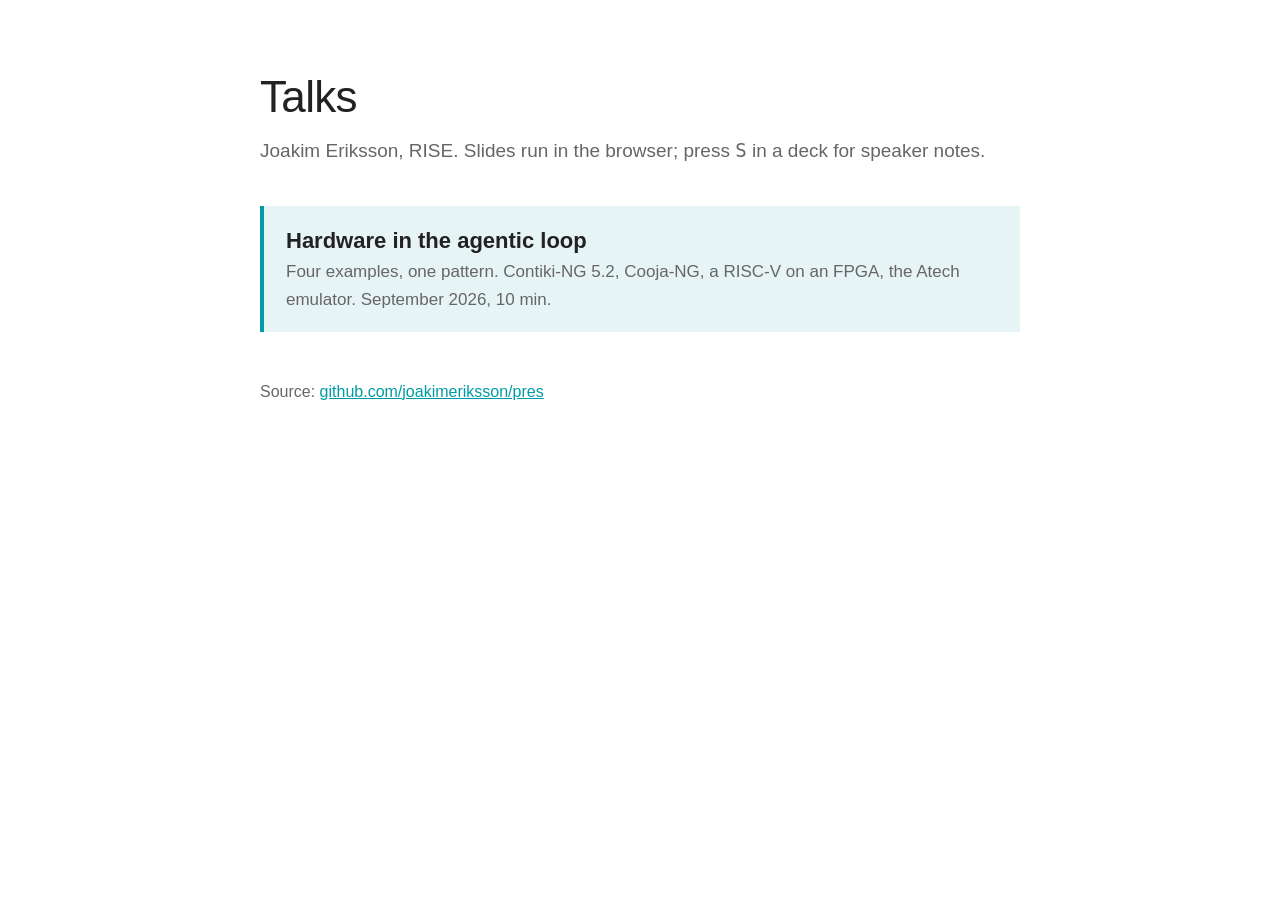
==== index.html @ 0a5c716e "Index page listing the decks" ====
<!doctype html>
<html lang="en">
<head>
<meta charset="utf-8">
<title>Talks — Joakim Eriksson</title>
<meta name="viewport" content="width=device-width, initial-scale=1">
<style>
  :root{--ink:#222;--grey:#666;--teal:#009BA5;--tint:#E6F4F5}
  body{margin:0;padding:64px 24px;font:19px/1.5 "Helvetica Neue",Helvetica,Arial,sans-serif;color:var(--ink);background:#fff}
  main{max-width:760px;margin:0 auto}
  h1{font-size:44px;font-weight:400;letter-spacing:-.015em;margin:0 0 6px}
  .sub{color:var(--grey);margin:0 0 40px}
  ul{list-style:none;padding:0;margin:0}
  li{margin:0 0 18px}
  li a{display:block;padding:18px 22px;background:var(--tint);color:var(--ink);text-decoration:none;border-left:4px solid var(--teal)}
  li a:hover{background:#d5eef0}
  li a strong{display:block;font-size:22px}
  li a span{color:var(--grey);font-size:17px}
  footer{margin-top:48px;color:var(--grey);font-size:16px}
  footer a{color:var(--teal)}
</style>
</head>
<body>
<main>
  <h1>Talks</h1>
  <p class="sub">Joakim Eriksson, RISE. Slides run in the browser; press <code>S</code> in a deck for speaker notes.</p>
  <ul>
    <li><a href="agentic-hw/"><strong>Hardware in the agentic loop</strong><span>Four examples, one pattern. Contiki-NG 5.2, Cooja-NG, a RISC-V on an FPGA, the Atech emulator. September 2026, 10 min.</span></a></li>
  </ul>
  <footer>Source: <a href="https://github.com/joakimeriksson/pres">github.com/joakimeriksson/pres</a></footer>
</main>
</body>
</html>
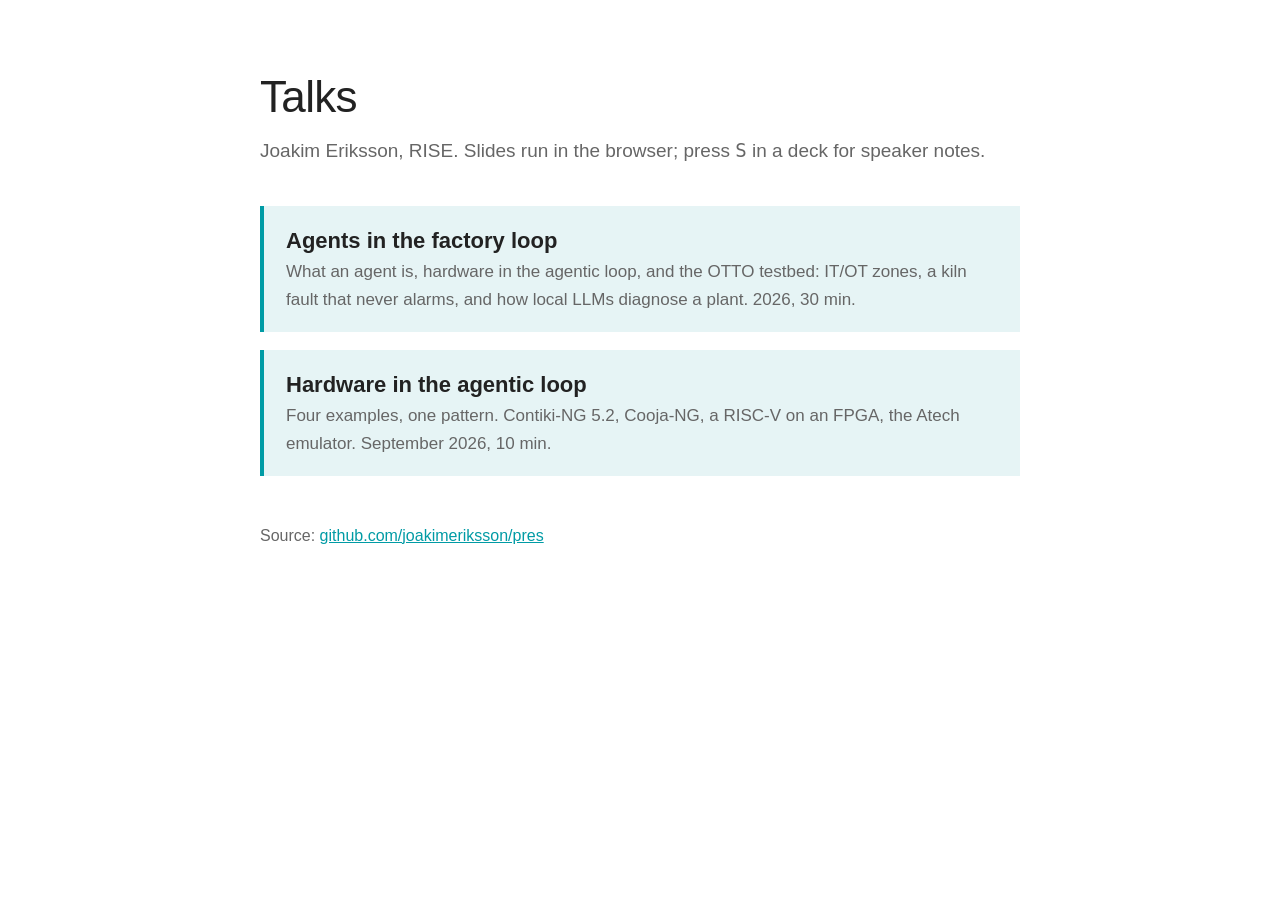
==== commit 5545915b: "Agents in the factory loop: reveal.js deck for OTTO (agents, hardware in the loop, the testbed)" ====
--- a/index.html
+++ b/index.html
@@ -25,6 +25,7 @@
   <h1>Talks</h1>
   <p class="sub">Joakim Eriksson, RISE. Slides run in the browser; press <code>S</code> in a deck for speaker notes.</p>
   <ul>
+    <li><a href="agents-in-the-factory/"><strong>Agents in the factory loop</strong><span>What an agent is, hardware in the agentic loop, and the OTTO testbed: IT/OT zones, a kiln fault that never alarms, and how local LLMs diagnose a plant. 2026, 30 min.</span></a></li>
     <li><a href="agentic-hw/"><strong>Hardware in the agentic loop</strong><span>Four examples, one pattern. Contiki-NG 5.2, Cooja-NG, a RISC-V on an FPGA, the Atech emulator. September 2026, 10 min.</span></a></li>
   </ul>
   <footer>Source: <a href="https://github.com/joakimeriksson/pres">github.com/joakimeriksson/pres</a></footer>
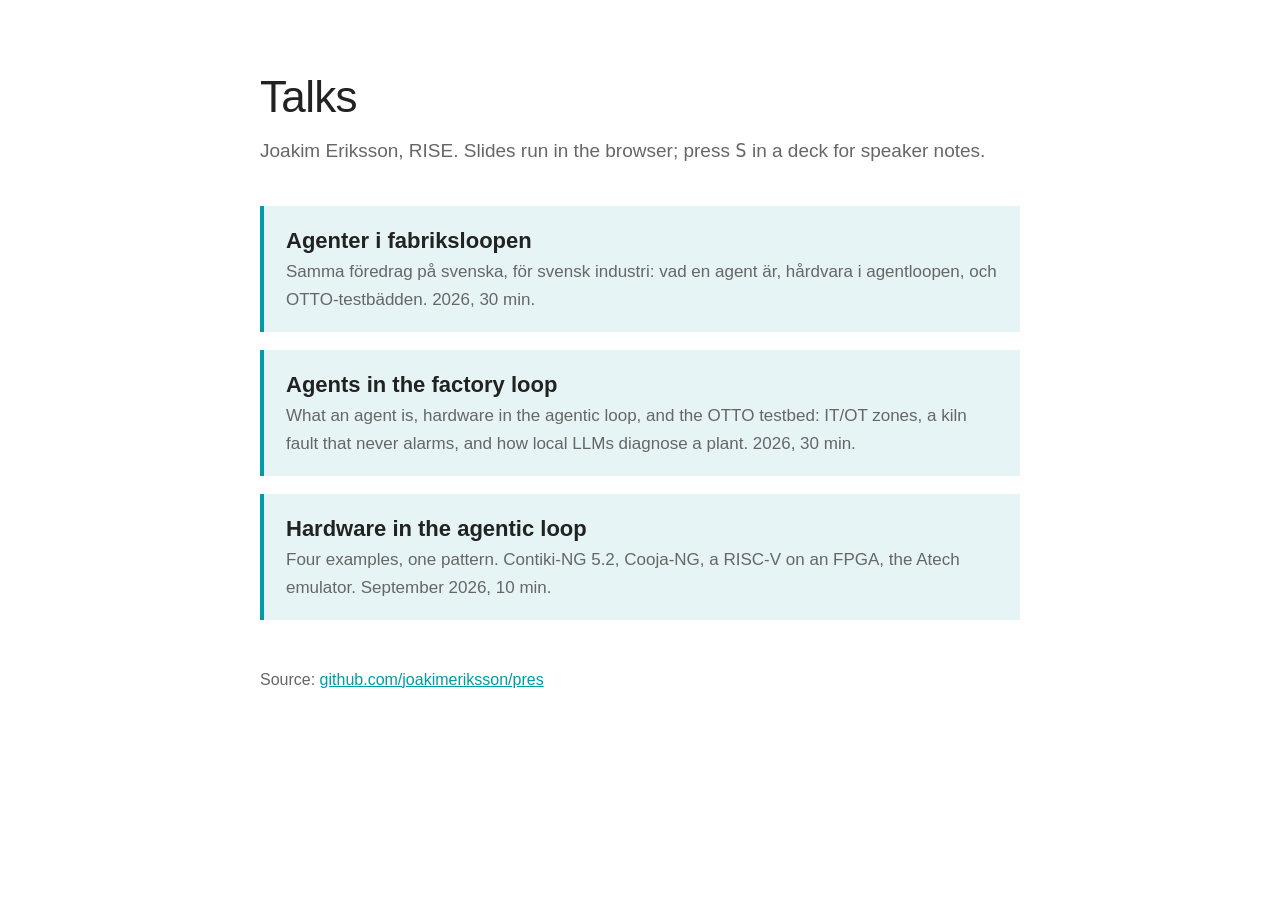
==== commit 7948f147: "Agenter i fabriksloopen: Swedish version of the factory deck; shared deck.css and deck.js" ====
--- a/index.html
+++ b/index.html
@@ -25,6 +25,7 @@
   <h1>Talks</h1>
   <p class="sub">Joakim Eriksson, RISE. Slides run in the browser; press <code>S</code> in a deck for speaker notes.</p>
   <ul>
+    <li><a href="agents-in-the-factory/sv.html"><strong>Agenter i fabriksloopen</strong><span>Samma föredrag på svenska, för svensk industri: vad en agent är, hårdvara i agentloopen, och OTTO-testbädden. 2026, 30 min.</span></a></li>
     <li><a href="agents-in-the-factory/"><strong>Agents in the factory loop</strong><span>What an agent is, hardware in the agentic loop, and the OTTO testbed: IT/OT zones, a kiln fault that never alarms, and how local LLMs diagnose a plant. 2026, 30 min.</span></a></li>
     <li><a href="agentic-hw/"><strong>Hardware in the agentic loop</strong><span>Four examples, one pattern. Contiki-NG 5.2, Cooja-NG, a RISC-V on an FPGA, the Atech emulator. September 2026, 10 min.</span></a></li>
   </ul>
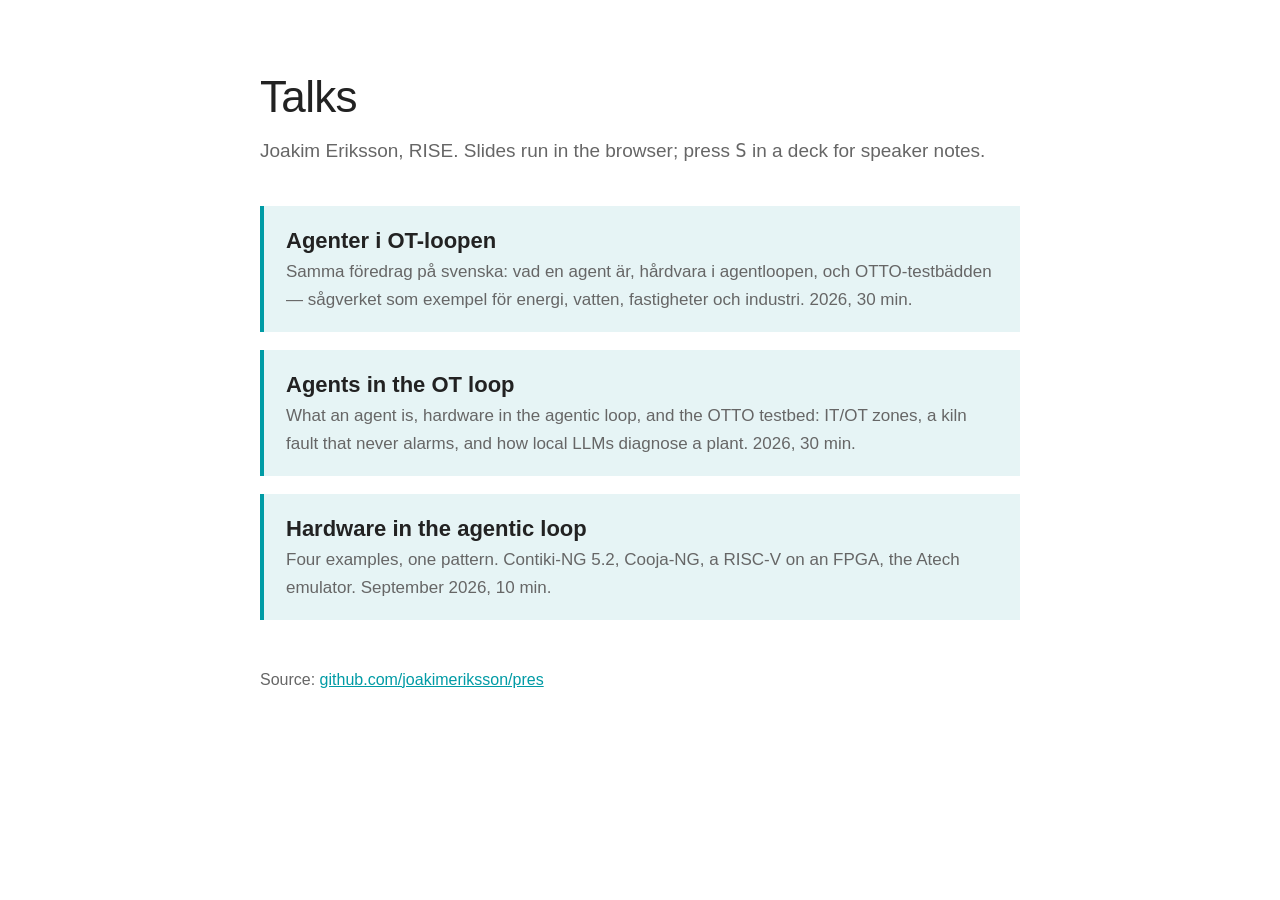
==== commit 4b85d321: "Agents in the OT loop: 'plant' instead of 'factory', counterparts in heating, water, grids and build" ====
--- a/index.html
+++ b/index.html
@@ -25,8 +25,8 @@
   <h1>Talks</h1>
   <p class="sub">Joakim Eriksson, RISE. Slides run in the browser; press <code>S</code> in a deck for speaker notes.</p>
   <ul>
-    <li><a href="agents-in-the-factory/sv.html"><strong>Agenter i fabriksloopen</strong><span>Samma föredrag på svenska, för svensk industri: vad en agent är, hårdvara i agentloopen, och OTTO-testbädden. 2026, 30 min.</span></a></li>
-    <li><a href="agents-in-the-factory/"><strong>Agents in the factory loop</strong><span>What an agent is, hardware in the agentic loop, and the OTTO testbed: IT/OT zones, a kiln fault that never alarms, and how local LLMs diagnose a plant. 2026, 30 min.</span></a></li>
+    <li><a href="agents-in-the-factory/sv.html"><strong>Agenter i OT-loopen</strong><span>Samma föredrag på svenska: vad en agent är, hårdvara i agentloopen, och OTTO-testbädden — sågverket som exempel för energi, vatten, fastigheter och industri. 2026, 30 min.</span></a></li>
+    <li><a href="agents-in-the-factory/"><strong>Agents in the OT loop</strong><span>What an agent is, hardware in the agentic loop, and the OTTO testbed: IT/OT zones, a kiln fault that never alarms, and how local LLMs diagnose a plant. 2026, 30 min.</span></a></li>
     <li><a href="agentic-hw/"><strong>Hardware in the agentic loop</strong><span>Four examples, one pattern. Contiki-NG 5.2, Cooja-NG, a RISC-V on an FPGA, the Atech emulator. September 2026, 10 min.</span></a></li>
   </ul>
   <footer>Source: <a href="https://github.com/joakimeriksson/pres">github.com/joakimeriksson/pres</a></footer>
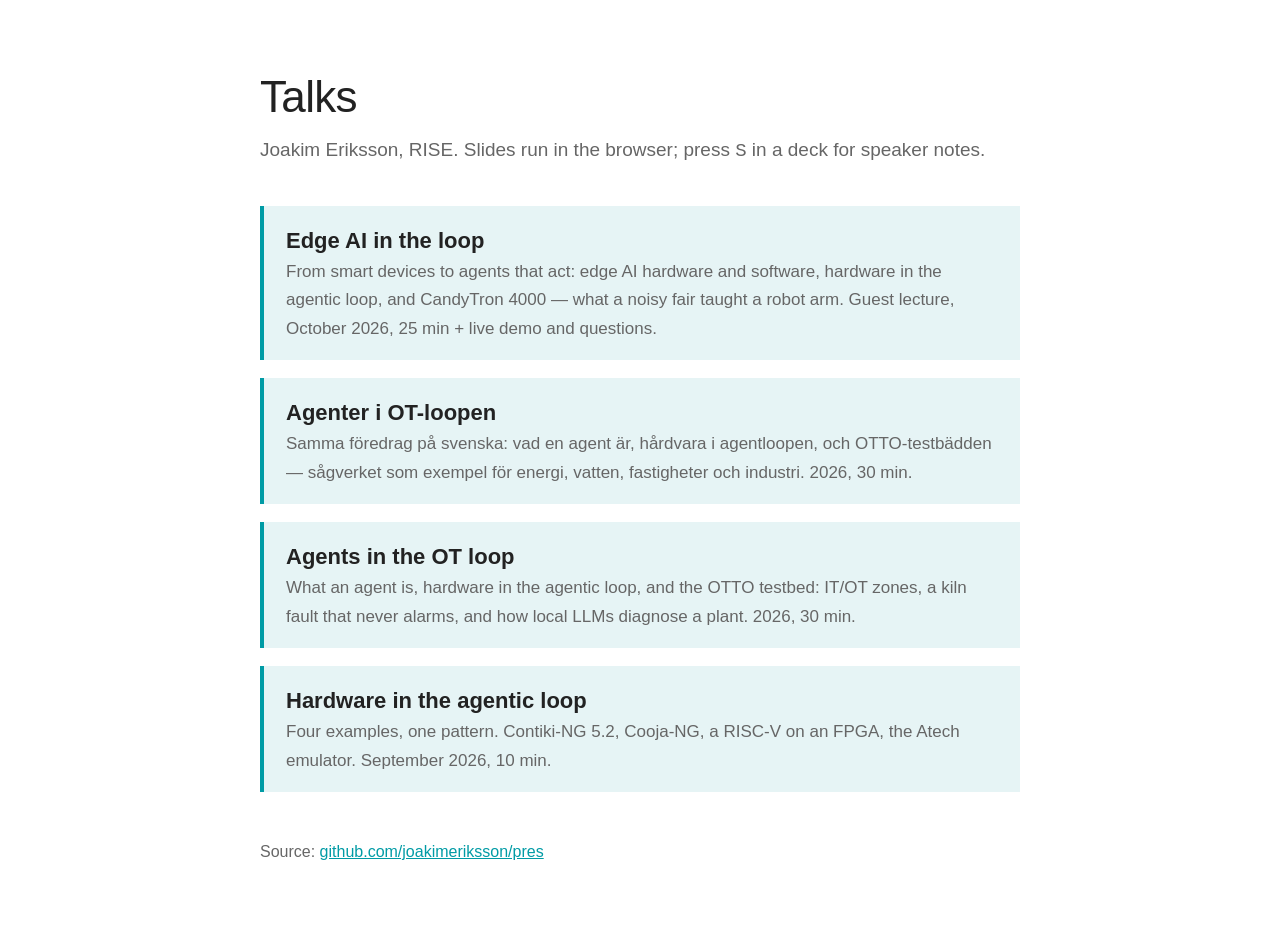
==== commit 8f96501c: "Edge AI in the loop: guest lecture deck — the 2025 Edge AI lecture, hardware in the agentic loop, an" ====
--- a/index.html
+++ b/index.html
@@ -25,6 +25,7 @@
   <h1>Talks</h1>
   <p class="sub">Joakim Eriksson, RISE. Slides run in the browser; press <code>S</code> in a deck for speaker notes.</p>
   <ul>
+    <li><a href="edge-ai-in-the-loop/"><strong>Edge AI in the loop</strong><span>From smart devices to agents that act: edge AI hardware and software, hardware in the agentic loop, and CandyTron 4000 — what a noisy fair taught a robot arm. Guest lecture, October 2026, 25 min + live demo and questions.</span></a></li>
     <li><a href="agents-in-the-factory/sv.html"><strong>Agenter i OT-loopen</strong><span>Samma föredrag på svenska: vad en agent är, hårdvara i agentloopen, och OTTO-testbädden — sågverket som exempel för energi, vatten, fastigheter och industri. 2026, 30 min.</span></a></li>
     <li><a href="agents-in-the-factory/"><strong>Agents in the OT loop</strong><span>What an agent is, hardware in the agentic loop, and the OTTO testbed: IT/OT zones, a kiln fault that never alarms, and how local LLMs diagnose a plant. 2026, 30 min.</span></a></li>
     <li><a href="agentic-hw/"><strong>Hardware in the agentic loop</strong><span>Four examples, one pattern. Contiki-NG 5.2, Cooja-NG, a RISC-V on an FPGA, the Atech emulator. September 2026, 10 min.</span></a></li>
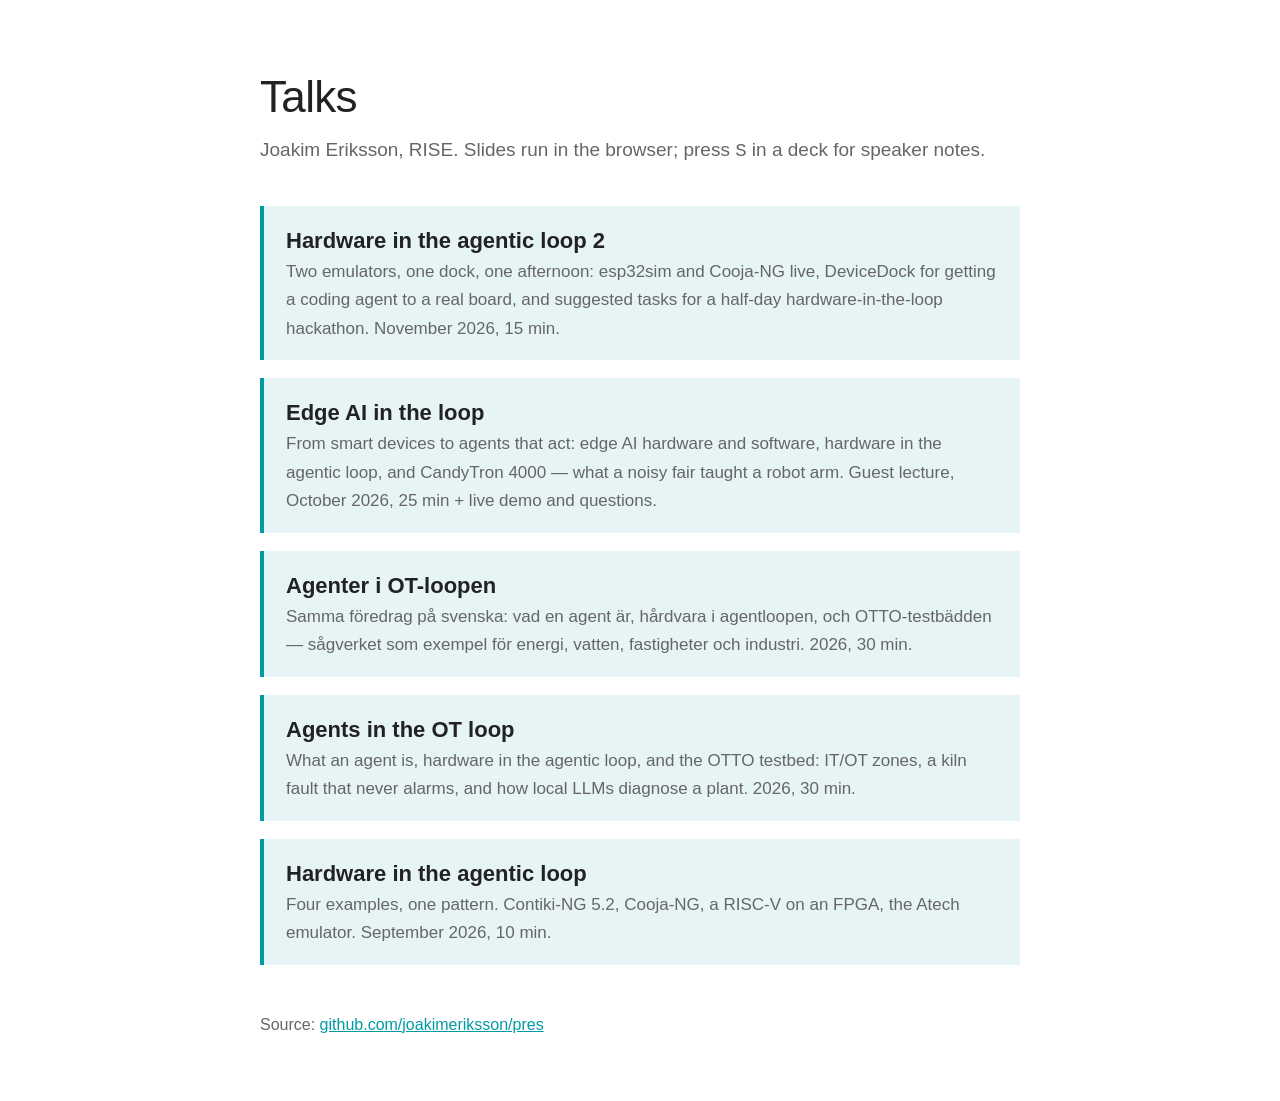
==== commit 8ed86453: "Hardware in the agentic loop 2: esp32sim and Cooja-NG live, DeviceDock, and the hackathon intro with" ====
--- a/index.html
+++ b/index.html
@@ -25,6 +25,7 @@
   <h1>Talks</h1>
   <p class="sub">Joakim Eriksson, RISE. Slides run in the browser; press <code>S</code> in a deck for speaker notes.</p>
   <ul>
+    <li><a href="agentic-hw-2/"><strong>Hardware in the agentic loop 2</strong><span>Two emulators, one dock, one afternoon: esp32sim and Cooja-NG live, DeviceDock for getting a coding agent to a real board, and suggested tasks for a half-day hardware-in-the-loop hackathon. November 2026, 15 min.</span></a></li>
     <li><a href="edge-ai-in-the-loop/"><strong>Edge AI in the loop</strong><span>From smart devices to agents that act: edge AI hardware and software, hardware in the agentic loop, and CandyTron 4000 — what a noisy fair taught a robot arm. Guest lecture, October 2026, 25 min + live demo and questions.</span></a></li>
     <li><a href="agents-in-the-factory/sv.html"><strong>Agenter i OT-loopen</strong><span>Samma föredrag på svenska: vad en agent är, hårdvara i agentloopen, och OTTO-testbädden — sågverket som exempel för energi, vatten, fastigheter och industri. 2026, 30 min.</span></a></li>
     <li><a href="agents-in-the-factory/"><strong>Agents in the OT loop</strong><span>What an agent is, hardware in the agentic loop, and the OTTO testbed: IT/OT zones, a kiln fault that never alarms, and how local LLMs diagnose a plant. 2026, 30 min.</span></a></li>
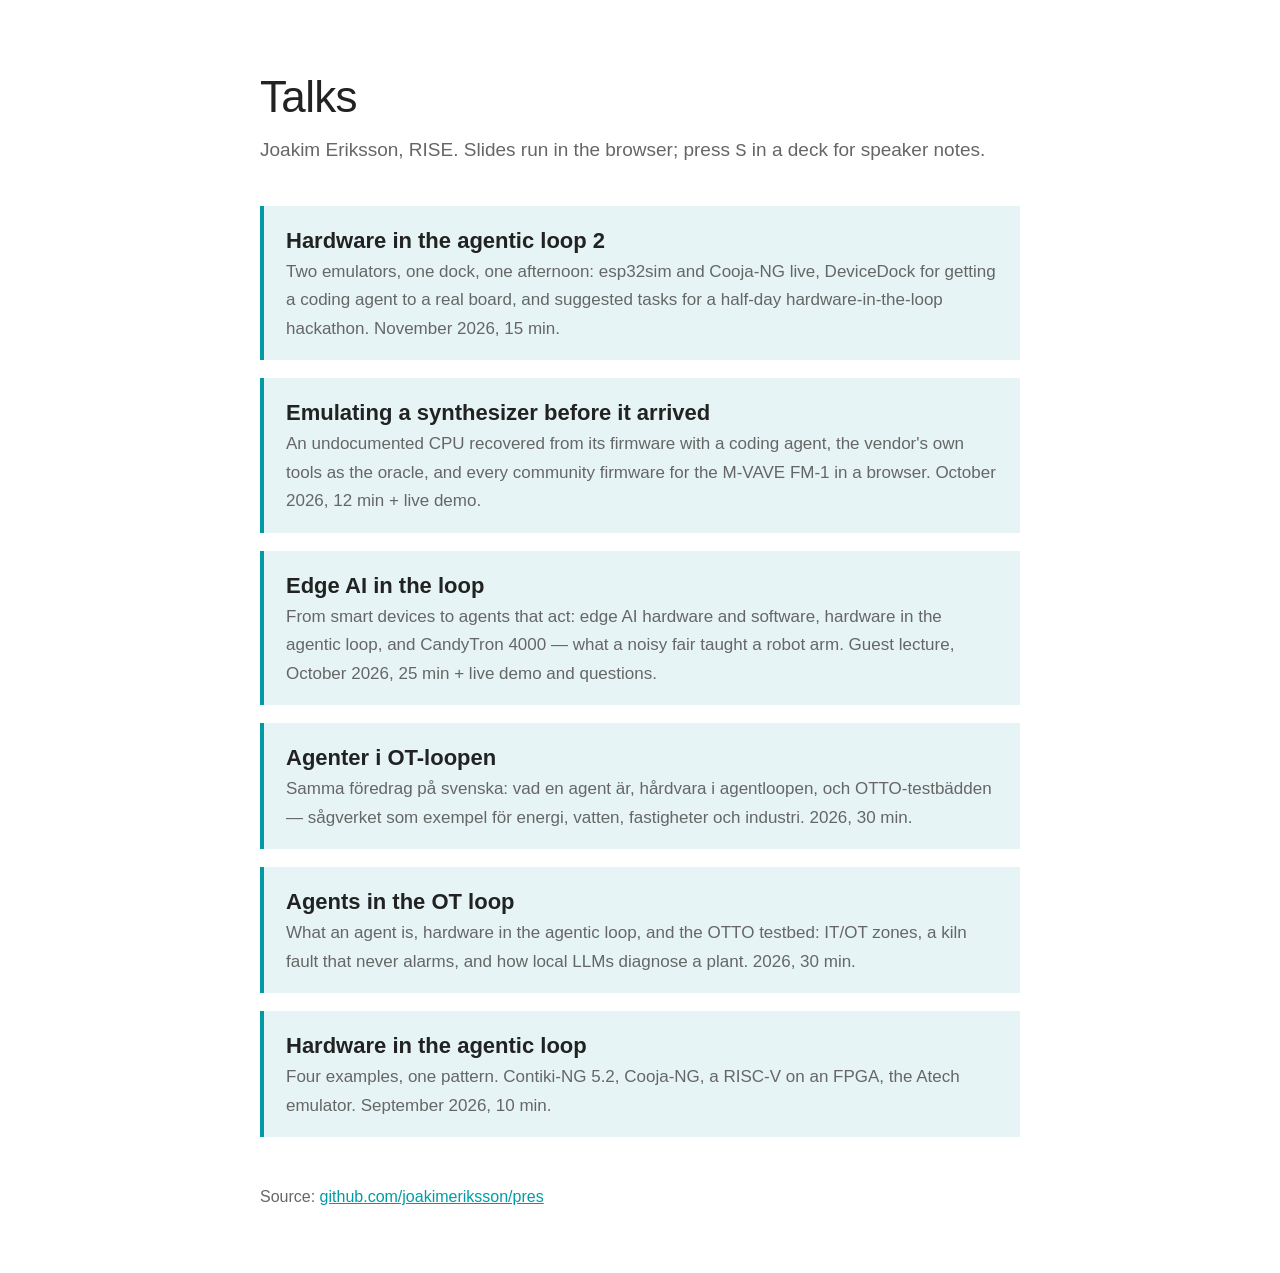
==== commit 555a5115: "fm1-emu: Emulating a synthesizer before it arrived — web deck" ====
--- a/index.html
+++ b/index.html
@@ -26,6 +26,7 @@
   <p class="sub">Joakim Eriksson, RISE. Slides run in the browser; press <code>S</code> in a deck for speaker notes.</p>
   <ul>
     <li><a href="agentic-hw-2/"><strong>Hardware in the agentic loop 2</strong><span>Two emulators, one dock, one afternoon: esp32sim and Cooja-NG live, DeviceDock for getting a coding agent to a real board, and suggested tasks for a half-day hardware-in-the-loop hackathon. November 2026, 15 min.</span></a></li>
+    <li><a href="fm1-emu/"><strong>Emulating a synthesizer before it arrived</strong><span>An undocumented CPU recovered from its firmware with a coding agent, the vendor's own tools as the oracle, and every community firmware for the M-VAVE FM-1 in a browser. October 2026, 12 min + live demo.</span></a></li>
     <li><a href="edge-ai-in-the-loop/"><strong>Edge AI in the loop</strong><span>From smart devices to agents that act: edge AI hardware and software, hardware in the agentic loop, and CandyTron 4000 — what a noisy fair taught a robot arm. Guest lecture, October 2026, 25 min + live demo and questions.</span></a></li>
     <li><a href="agents-in-the-factory/sv.html"><strong>Agenter i OT-loopen</strong><span>Samma föredrag på svenska: vad en agent är, hårdvara i agentloopen, och OTTO-testbädden — sågverket som exempel för energi, vatten, fastigheter och industri. 2026, 30 min.</span></a></li>
     <li><a href="agents-in-the-factory/"><strong>Agents in the OT loop</strong><span>What an agent is, hardware in the agentic loop, and the OTTO testbed: IT/OT zones, a kiln fault that never alarms, and how local LLMs diagnose a plant. 2026, 30 min.</span></a></li>
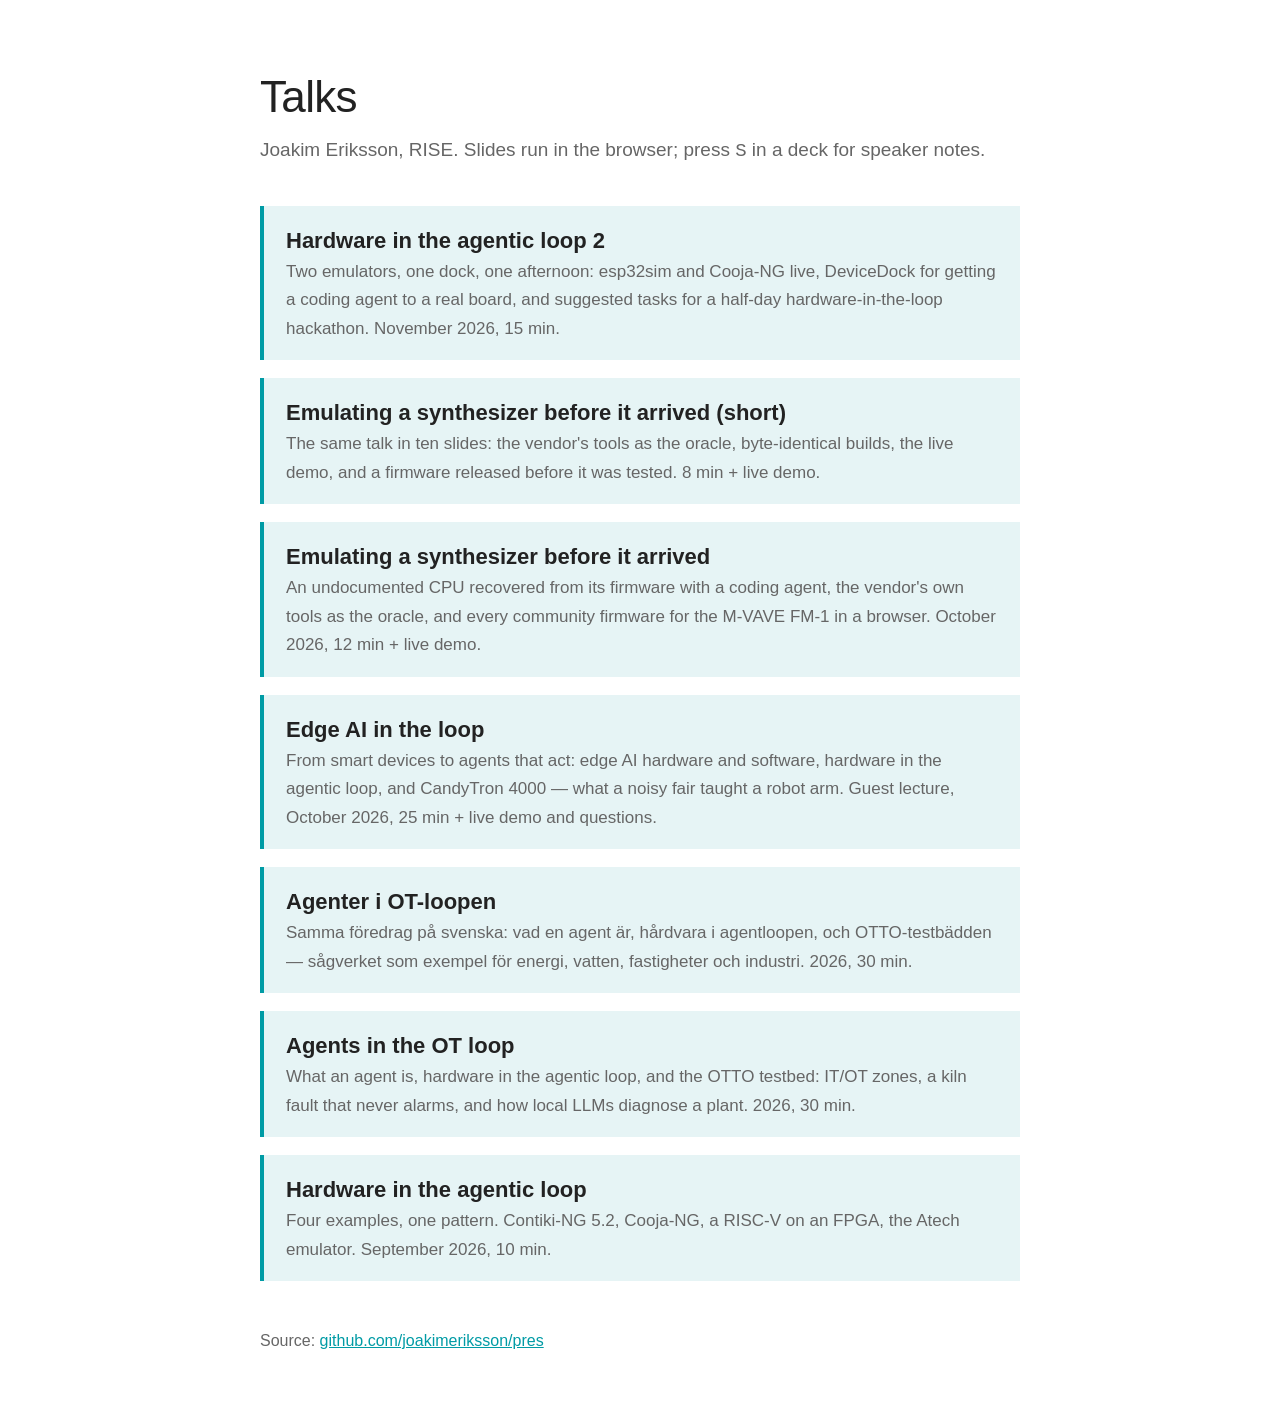
==== commit 0d5f0b10: "fm1-emu-short: ten-slide version" ====
--- a/index.html
+++ b/index.html
@@ -26,6 +26,7 @@
   <p class="sub">Joakim Eriksson, RISE. Slides run in the browser; press <code>S</code> in a deck for speaker notes.</p>
   <ul>
     <li><a href="agentic-hw-2/"><strong>Hardware in the agentic loop 2</strong><span>Two emulators, one dock, one afternoon: esp32sim and Cooja-NG live, DeviceDock for getting a coding agent to a real board, and suggested tasks for a half-day hardware-in-the-loop hackathon. November 2026, 15 min.</span></a></li>
+    <li><a href="fm1-emu-short/"><strong>Emulating a synthesizer before it arrived (short)</strong><span>The same talk in ten slides: the vendor's tools as the oracle, byte-identical builds, the live demo, and a firmware released before it was tested. 8 min + live demo.</span></a></li>
     <li><a href="fm1-emu/"><strong>Emulating a synthesizer before it arrived</strong><span>An undocumented CPU recovered from its firmware with a coding agent, the vendor's own tools as the oracle, and every community firmware for the M-VAVE FM-1 in a browser. October 2026, 12 min + live demo.</span></a></li>
     <li><a href="edge-ai-in-the-loop/"><strong>Edge AI in the loop</strong><span>From smart devices to agents that act: edge AI hardware and software, hardware in the agentic loop, and CandyTron 4000 — what a noisy fair taught a robot arm. Guest lecture, October 2026, 25 min + live demo and questions.</span></a></li>
     <li><a href="agents-in-the-factory/sv.html"><strong>Agenter i OT-loopen</strong><span>Samma föredrag på svenska: vad en agent är, hårdvara i agentloopen, och OTTO-testbädden — sågverket som exempel för energi, vatten, fastigheter och industri. 2026, 30 min.</span></a></li>
